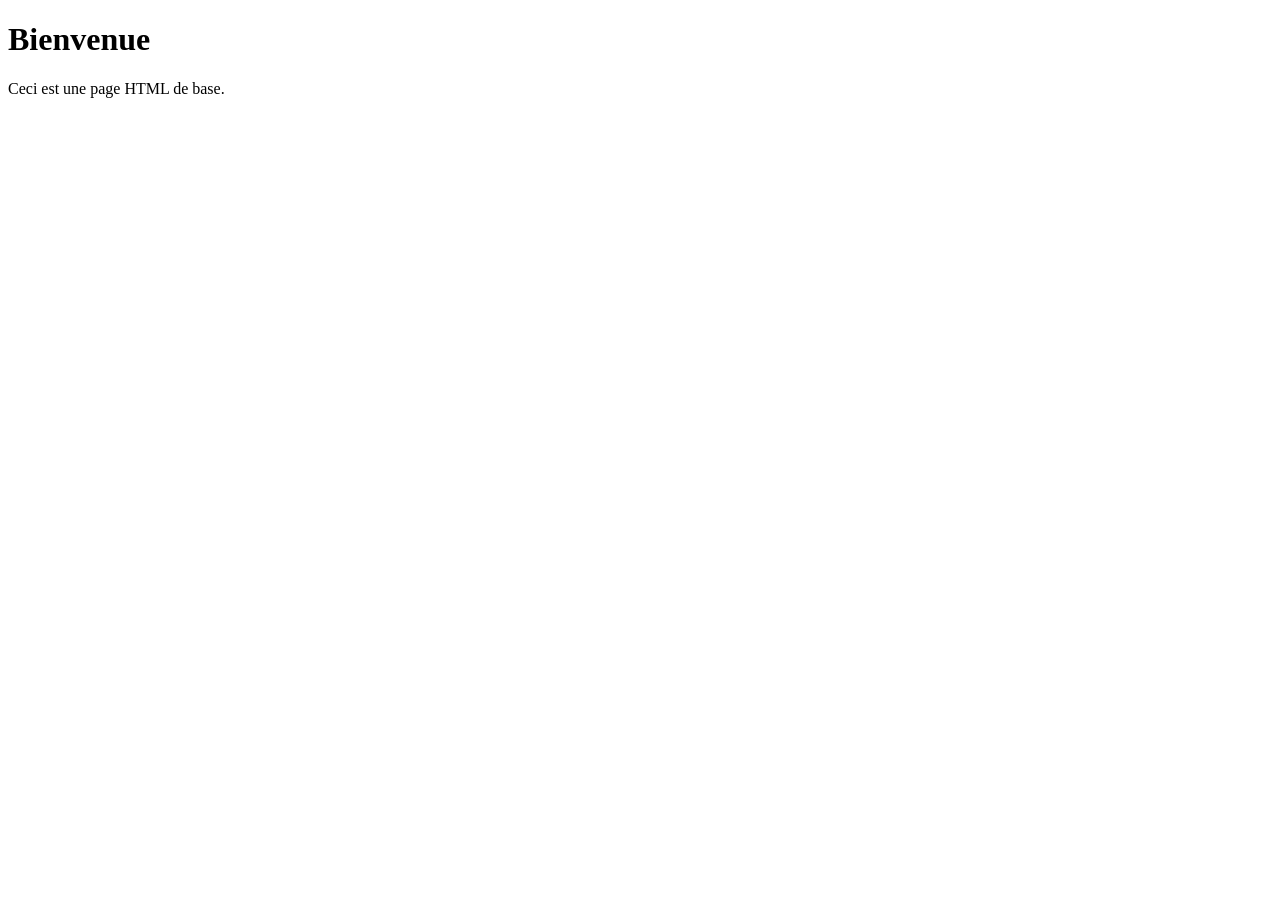
==== index.html @ 68ed8afd "Premier Commit" ====
<!DOCTYPE html>
<html lang="fr">
<head>
    <meta charset="UTF-8">
    <meta name="viewport" content="width=device-width, initial-scale=1.0">
    <title>Ma Page Web</title>
</head>
<body>
    <h1>Bienvenue</h1>
    <p>Ceci est une page HTML de base.</p>
</body>
</html>
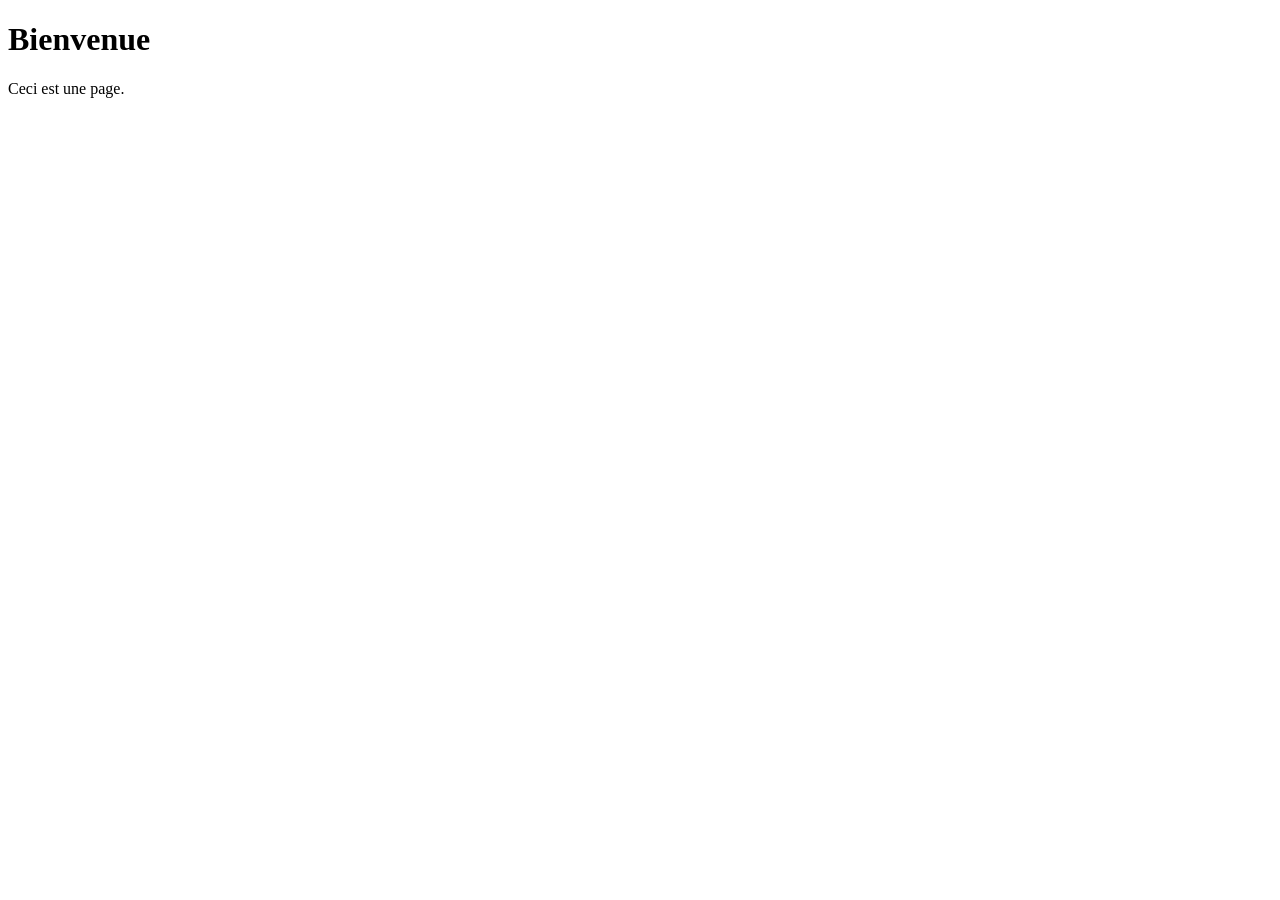
==== commit cb21fbc5: "Modif sur la ligne 10" ====
--- a/index.html
+++ b/index.html
@@ -7,6 +7,6 @@
 </head>
 <body>
     <h1>Bienvenue</h1>
-    <p>Ceci est une page HTML de base.</p>
+    <p>Ceci est une page.</p>
 </body>
 </html>
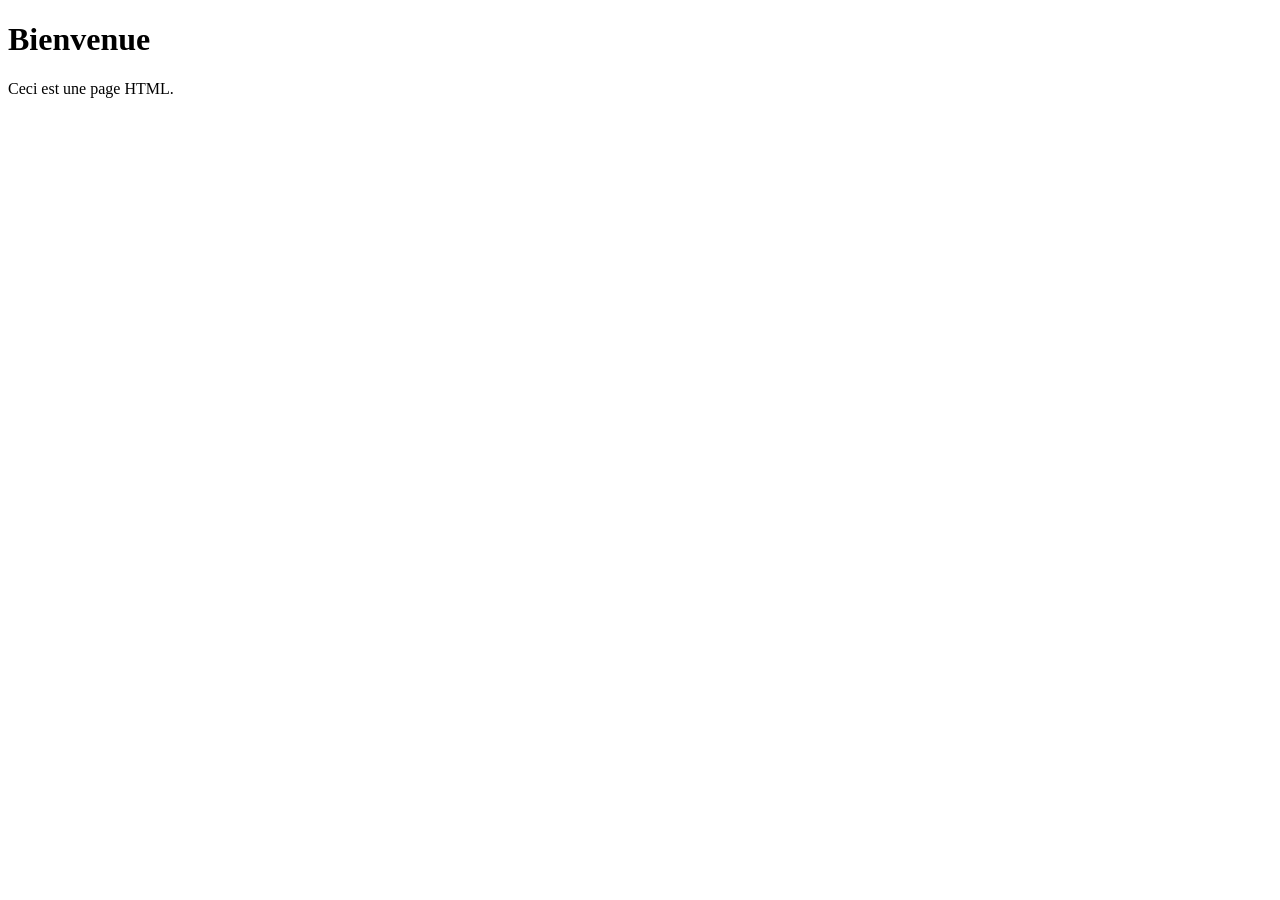
==== commit 4a944deb: "Update paragraph text in index.html" ====
--- a/index.html
+++ b/index.html
@@ -7,6 +7,6 @@
 </head>
 <body>
     <h1>Bienvenue</h1>
-    <p>Ceci est une page.</p>
+    <p>Ceci est une page HTML.</p>
 </body>
-</html>+</html>
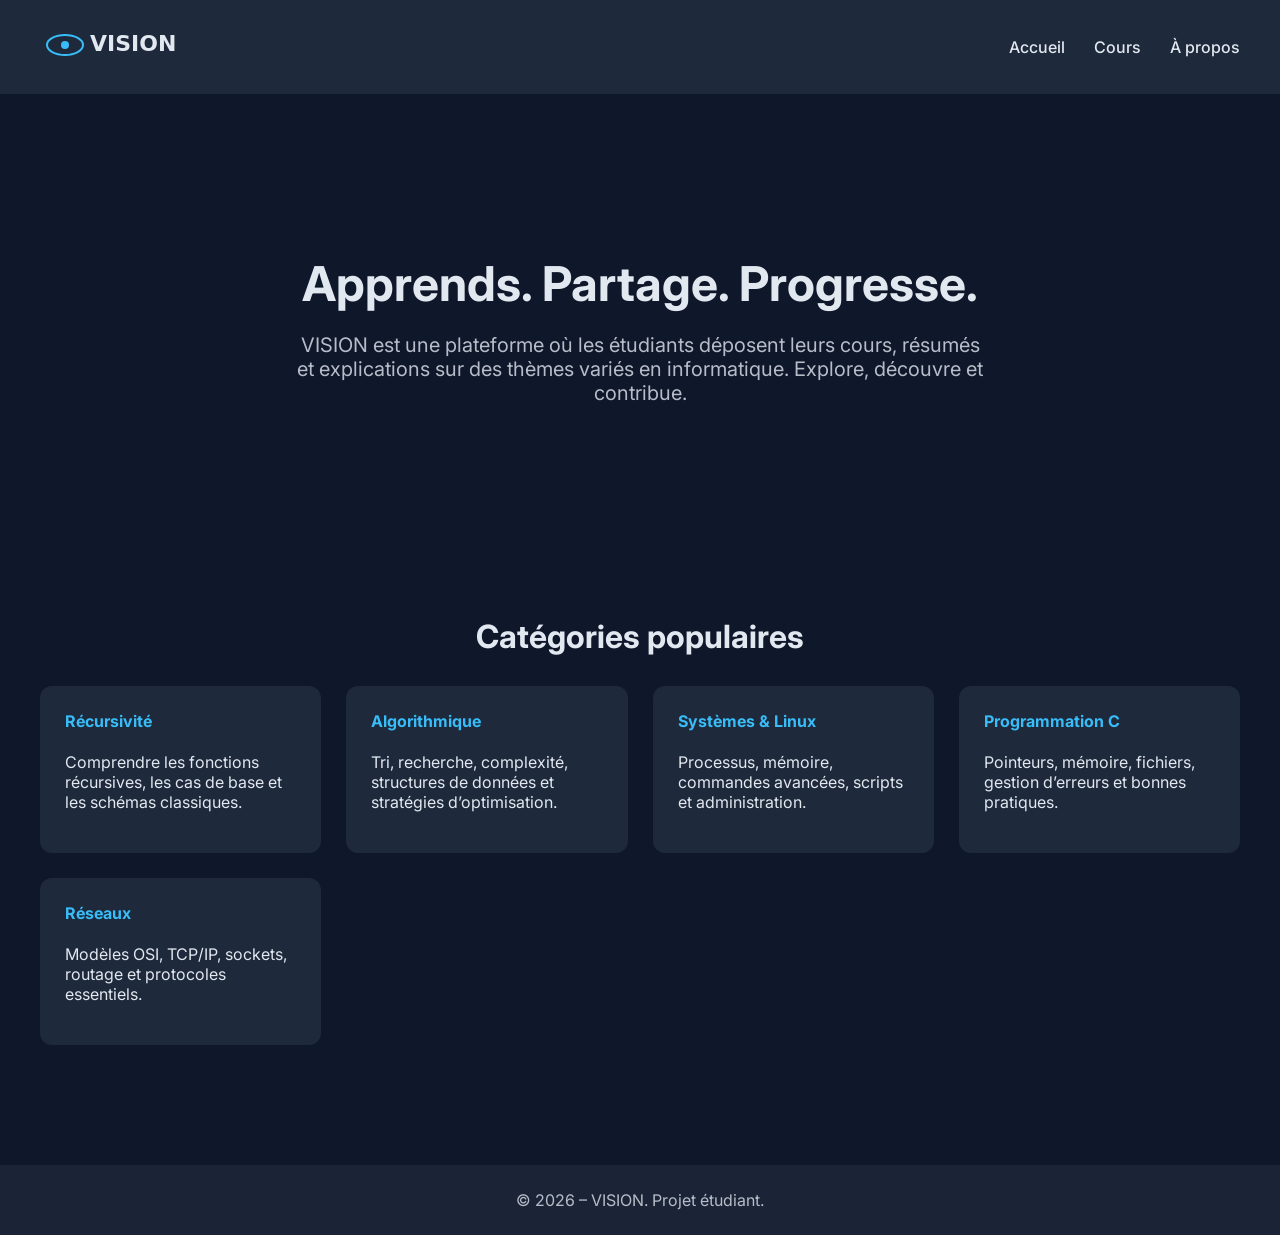
==== commit dee1401d: "Update V1.0" ====
--- a/index.html
+++ b/index.html
@@ -3,10 +3,70 @@
 <head>
     <meta charset="UTF-8">
     <meta name="viewport" content="width=device-width, initial-scale=1.0">
-    <title>Ma Page Web</title>
+    <title>VISION – Plateforme de cours étudiants</title>
+
+    <!-- Google Fonts -->
+    <link href="https://fonts.googleapis.com/css2?family=Inter:wght@300;400;600;700&display=swap" rel="stylesheet">
+
+    <!-- Fichier CSS externe -->
+    <link rel="stylesheet" href="css/style.css">
 </head>
+
 <body>
-    <h1>Bienvenue</h1>
-    <p>Ceci est une page HTML.</p>
+
+    <header>
+        <div class="logo">
+            <img src="img/logo-vision.svg" alt="Logo VISION">
+        </div>
+        <nav>
+            <a href="index.html">Accueil</a>
+            <a href="cours.html">Cours</a>
+            <a href="about.html">À propos</a>
+        </nav>
+    </header>
+
+    <section class="hero">
+        <h2>Apprends. Partage. Progresse.</h2>
+        <p>
+            VISION est une plateforme où les étudiants déposent leurs cours, résumés et explications
+            sur des thèmes variés en informatique. Explore, découvre et contribue.
+        </p>
+    </section>
+
+    <section class="categories">
+        <h3>Catégories populaires</h3>
+
+        <div class="grid">
+            <div class="card">
+                <h4>Récursivité</h4>
+                <p>Comprendre les fonctions récursives, les cas de base et les schémas classiques.</p>
+            </div>
+
+            <div class="card">
+                <h4>Algorithmique</h4>
+                <p>Tri, recherche, complexité, structures de données et stratégies d’optimisation.</p>
+            </div>
+
+            <div class="card">
+                <h4>Systèmes & Linux</h4>
+                <p>Processus, mémoire, commandes avancées, scripts et administration.</p>
+            </div>
+
+            <div class="card">
+                <h4>Programmation C</h4>
+                <p>Pointeurs, mémoire, fichiers, gestion d’erreurs et bonnes pratiques.</p>
+            </div>
+
+            <div class="card">
+                <h4>Réseaux</h4>
+                <p>Modèles OSI, TCP/IP, sockets, routage et protocoles essentiels.</p>
+            </div>
+        </div>
+    </section>
+
+    <footer>
+        © 2026 – VISION. Projet étudiant.
+    </footer>
+
 </body>
 </html>
--- a/css/style.css
+++ b/css/style.css
@@ -0,0 +1,98 @@
+body {
+    margin: 0;
+    font-family: 'Inter', sans-serif;
+    background-color: #0f172a;
+    color: #e2e8f0;
+}
+
+/* HEADER */
+header {
+    display: flex;
+    justify-content: space-between;
+    align-items: center;
+    padding: 20px 40px;
+    background-color: #1e293b;
+    position: sticky;
+    top: 0;
+}
+
+header h1 {
+    margin: 0;
+    font-size: 28px;
+    font-weight: 700;
+    color: #38bdf8;
+}
+
+nav a {
+    margin-left: 25px;
+    text-decoration: none;
+    color: #e2e8f0;
+    font-weight: 500;
+}
+
+nav a:hover {
+    color: #38bdf8;
+}
+
+/* HERO */
+.hero {
+    text-align: center;
+    padding: 120px 20px;
+}
+
+.hero h2 {
+    font-size: 48px;
+    margin-bottom: 20px;
+    font-weight: 700;
+}
+
+.hero p {
+    font-size: 20px;
+    max-width: 700px;
+    margin: auto;
+    opacity: 0.8;
+}
+
+/* CATEGORIES */
+.categories {
+    padding: 60px 40px;
+}
+
+.categories h3 {
+    font-size: 32px;
+    margin-bottom: 30px;
+    text-align: center;
+}
+
+.grid {
+    display: grid;
+    grid-template-columns: repeat(auto-fit, minmax(250px, 1fr));
+    gap: 25px;
+}
+
+.card {
+    background-color: #1e293b;
+    padding: 25px;
+    border-radius: 12px;
+    transition: 0.2s;
+    cursor: pointer;
+}
+
+.card:hover {
+    transform: translateY(-5px);
+    background-color: #334155;
+}
+
+.card h4 {
+    margin-top: 0;
+    color: #38bdf8;
+}
+
+/* FOOTER */
+footer {
+    text-align: center;
+    padding: 25px;
+    margin-top: 60px;
+    background-color: #1e293b;
+    opacity: 0.8;
+}
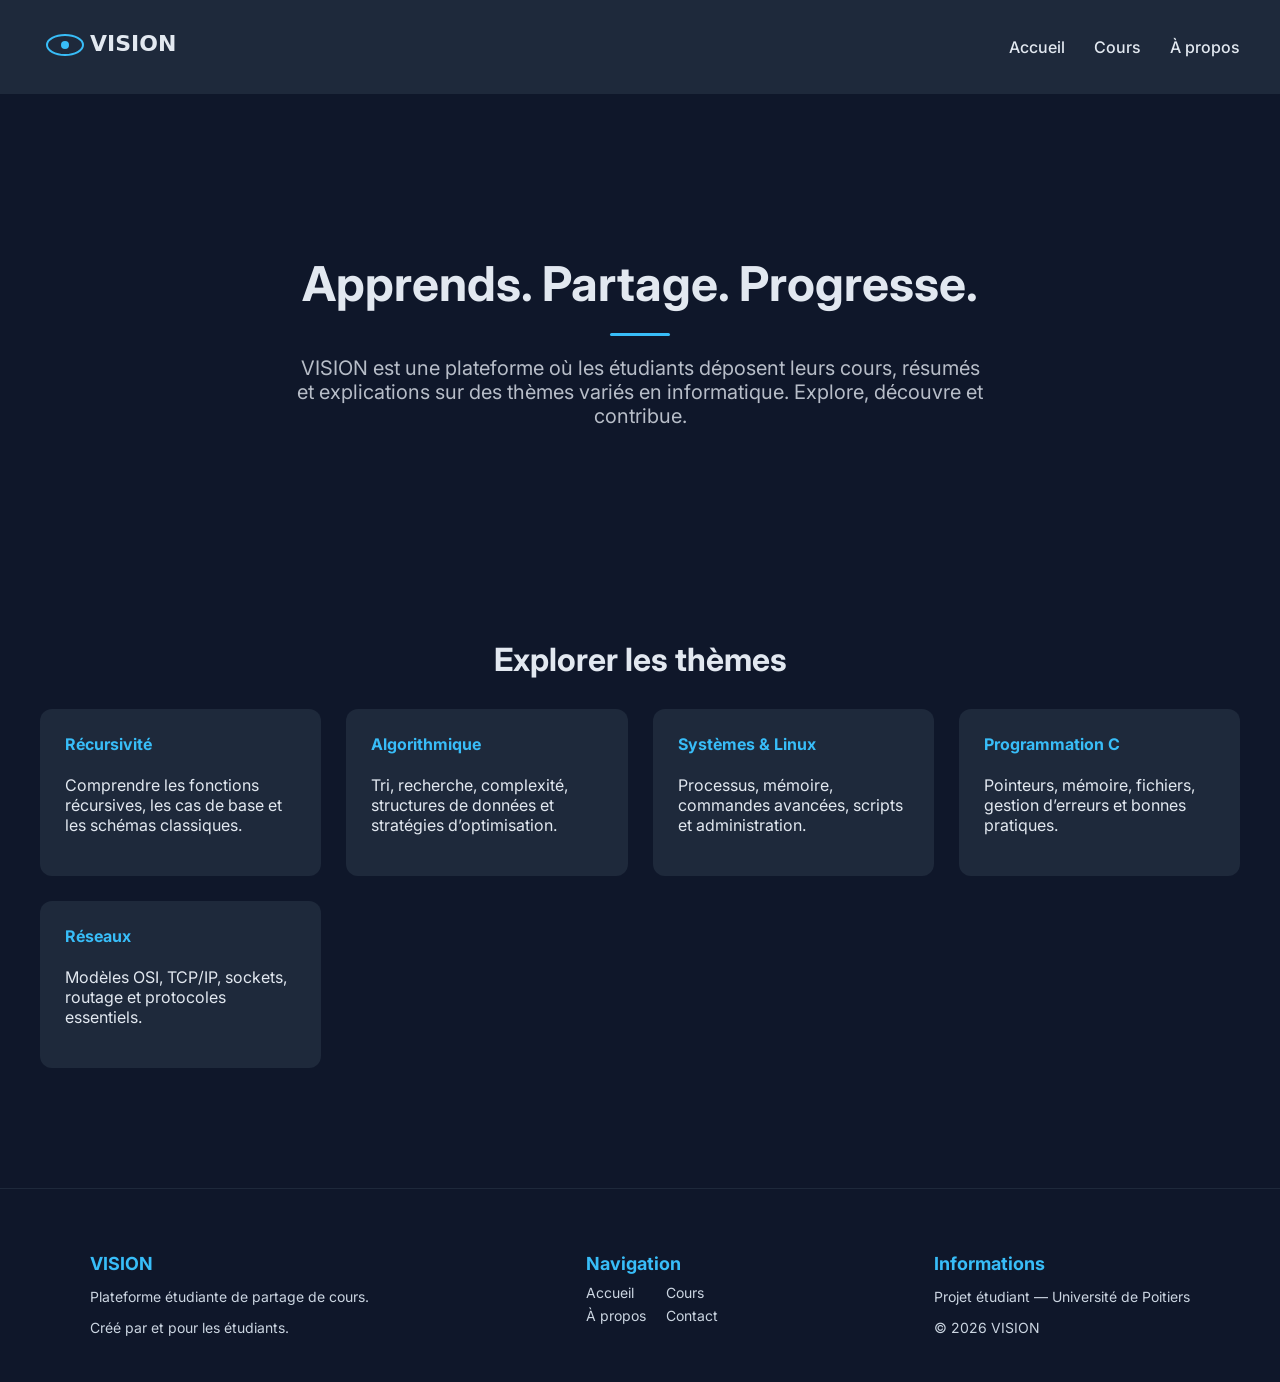
==== commit c4f97ff5: "Update V1.3" ====
--- a/index.html
+++ b/index.html
@@ -3,6 +3,7 @@
 <head>
     <meta charset="UTF-8">
     <meta name="viewport" content="width=device-width, initial-scale=1.0">
+    <link rel="icon" type="image/x-icon" href="img/favicon.ico">
     <title>VISION – Plateforme de cours étudiants</title>
 
     <!-- Google Fonts -->
@@ -27,14 +28,15 @@
 
     <section class="hero">
         <h2>Apprends. Partage. Progresse.</h2>
+        <div class="separator"></div>
         <p>
             VISION est une plateforme où les étudiants déposent leurs cours, résumés et explications
             sur des thèmes variés en informatique. Explore, découvre et contribue.
         </p>
     </section>
 
-    <section class="categories">
-        <h3>Catégories populaires</h3>
+    <section class="themes">
+        <h3>Explorer les thèmes</h3>
 
         <div class="grid">
             <div class="card">
@@ -65,7 +67,30 @@
     </section>
 
     <footer>
-        © 2026 – VISION. Projet étudiant.
+        <div class="footer-content">
+            <div class="footer-section">
+                <h4>VISION</h4>
+                <p>Plateforme étudiante de partage de cours.</p>
+                <p>Créé par et pour les étudiants.</p>
+            </div>
+
+            <div class="footer-section">
+                <h4>Navigation</h4>
+                <div class="footer-nav-grid">
+                    <a href="index.html">Accueil</a>
+                    <a href="cours.html">Cours</a>
+                    <a href="about.html">À propos</a>
+                    <a href="contact.html">Contact</a>
+                </div>
+            </div>
+
+
+            <div class="footer-section">
+                <h4>Informations</h4>
+                <p>Projet étudiant — Université de Poitiers</p>
+                <p>© 2026 VISION</p>
+            </div>
+        </div>
     </footer>
 
 </body>
--- a/css/style.css
+++ b/css/style.css
@@ -5,7 +5,7 @@
     color: #e2e8f0;
 }
 
-/* HEADER */
+/* PARTIE HEADER */
 header {
     display: flex;
     justify-content: space-between;
@@ -34,7 +34,7 @@
     color: #38bdf8;
 }
 
-/* HERO */
+/* PARTIE HERO */
 .hero {
     text-align: center;
     padding: 120px 20px;
@@ -53,12 +53,12 @@
     opacity: 0.8;
 }
 
-/* CATEGORIES */
-.categories {
+/* PARTIE THEMES */
+.themes {
     padding: 60px 40px;
 }
 
-.categories h3 {
+.themes h3 {
     font-size: 32px;
     margin-bottom: 30px;
     text-align: center;
@@ -88,11 +88,148 @@
     color: #38bdf8;
 }
 
-/* FOOTER */
+/* PARTIE FOOTER */
 footer {
-    text-align: center;
-    padding: 25px;
+    background: #0f172a;
+    padding: 40px 20px;
     margin-top: 60px;
-    background-color: #1e293b;
-    opacity: 0.8;
+    border-top: 1px solid #1e293b;
+}
+
+.footer-content {
+    max-width: 1100px;
+    margin: auto;
+    display: flex;
+    justify-content: space-between;
+    flex-wrap: wrap;
+    gap: 40px;
+}
+
+.footer-section h4 {
+    margin-bottom: 10px;
+    font-size: 18px;
+    color: #38bdf8;
+}
+
+.footer-section p,
+.footer-section a {
+    color: #cbd5e1;
+    font-size: 14px;
+    text-decoration: none;
+    display: block;
+    margin-bottom: 6px;
+}
+
+.footer-section a:hover {
+    color: #38bdf8;
+}
+.footer-nav-grid {
+    display: grid;
+    grid-template-columns: repeat(2, auto);
+    gap: 6px 20px; /* espace vertical et horizontal */
+}
+
+.footer-nav-grid a {
+    margin: 0; /* on enlève le margin-bottom des liens */
+}
+
+/* PARTIE CONTACT */
+
+.contact-form {
+    display: flex;
+    flex-direction: column;
+    gap: 18px;
+}
+
+.contact-form label {
+    font-size: 14px;
+    color: #94a3b8;
+}
+
+.contact-form input,
+.contact-form textarea {
+    background: #0f172a;
+    border: 1px solid #1e293b;
+    padding: 12px 14px;
+    border-radius: 8px;
+    color: #e2e8f0;
+    font-size: 15px;
+    transition: 0.2s;
+}
+
+.contact-form input:focus,
+.contact-form textarea:focus {
+    border-color: #38bdf8;
+    box-shadow: 0 0 0 2px rgba(56, 189, 248, 0.3);
+    outline: none;
+}
+
+.contact-form button {
+    background: #38bdf8;
+    color: #0f172a;
+    padding: 12px;
+    border: none;
+    border-radius: 8px;
+    font-weight: 600;
+    cursor: pointer;
+    transition: 0.2s;
+    font-size: 15px;
+}
+
+.contact-form button:hover {
+    background: #0ea5e9;
+}
+
+/* Partie Barre de recherche */
+.search-container {
+    max-width: 600px;
+    margin: 20px auto 40px auto;
+}
+
+#search-input {
+    width: 100%;
+    padding: 14px 18px;
+    background: #0f172a;
+    border: 1px solid #1e293b;
+    border-radius: 10px;
+    color: #e2e8f0;
+    font-size: 16px;
+    transition: 0.2s;
+}
+
+#search-input:focus {
+    border-color: #38bdf8;
+    box-shadow: 0 0 0 2px rgba(56, 189, 248, 0.3);
+    outline: none;
+}
+
+/* Partie about */
+.about-section {
+    max-width: 900px;
+    margin: 40px auto;
+    padding: 0 20px;
+}
+
+.about-section h3 {
+    font-size: 24px;
+    margin-bottom: 10px;
+    color: #38bdf8;
+}
+
+.about-section p, 
+.about-section ul {
+    color: #cbd5e1;
+    line-height: 1.7;
+}
+
+.about-section ul {
+    margin-left: 20px;
+}
+/* PARTIE Separateur */
+.separator {
+    width: 60px;
+    height: 3px;
+    background: #38bdf8;
+    margin: 10px auto 20px auto;
+    border-radius: 3px;
 }
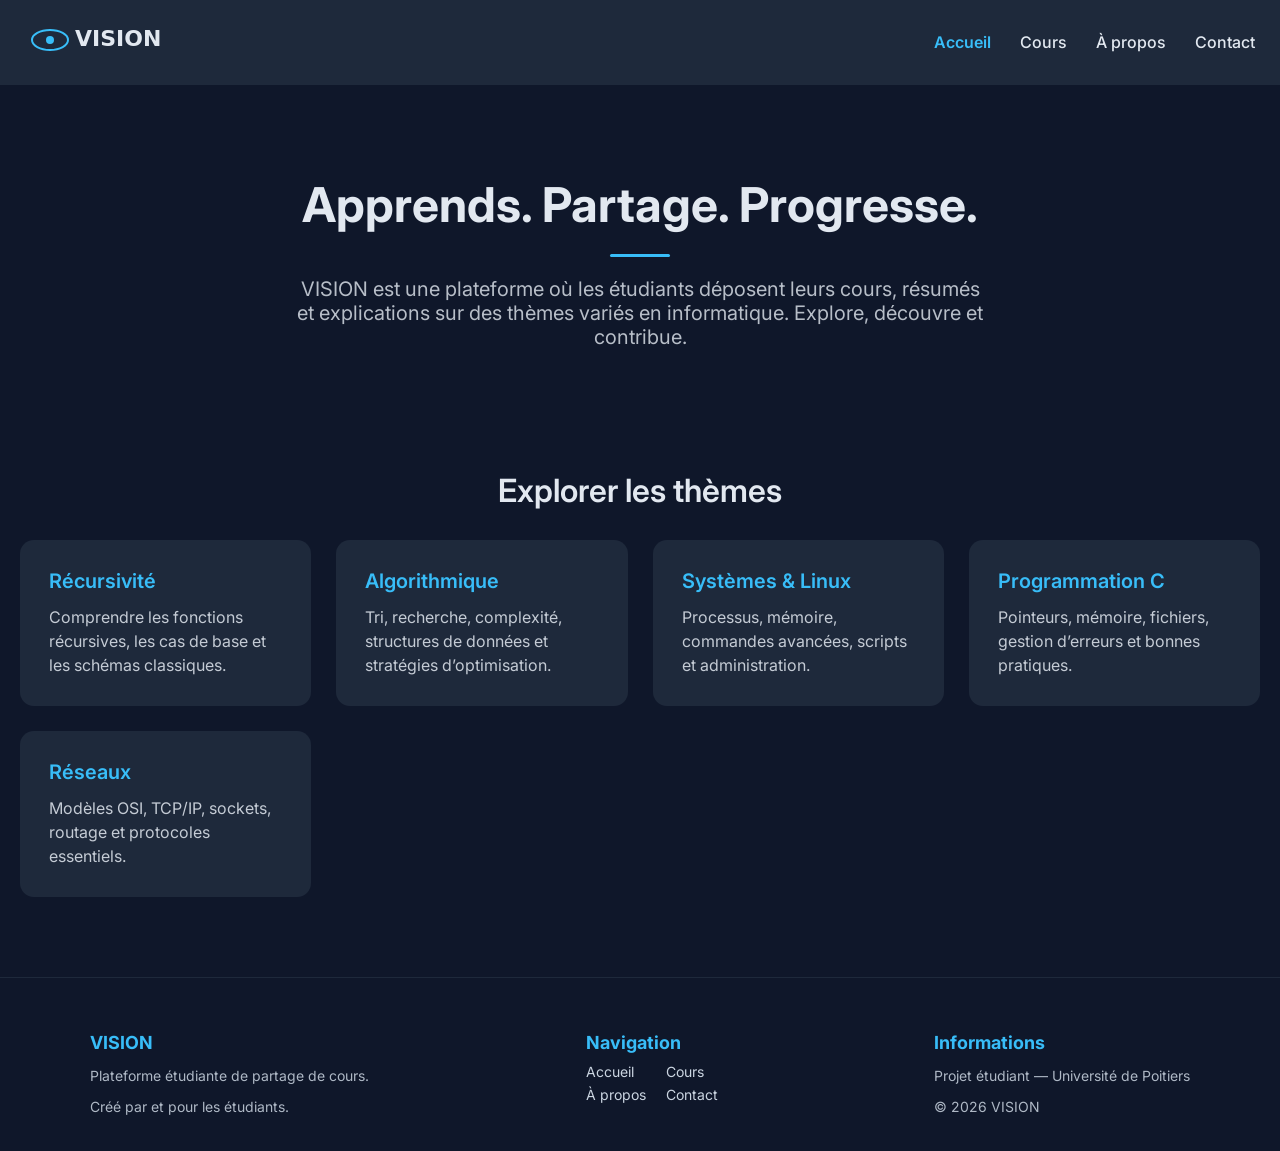
==== commit 035550fb: "Update V1.4" ====
--- a/index.html
+++ b/index.html
@@ -20,9 +20,10 @@
             <img src="img/logo-vision.svg" alt="Logo VISION">
         </div>
         <nav>
-            <a href="index.html">Accueil</a>
+            <a href="index.html" class="active">Accueil</a>
             <a href="cours.html">Cours</a>
             <a href="about.html">À propos</a>
+            <a href="contact.html">Contact</a>
         </nav>
     </header>
 
--- a/css/style.css
+++ b/css/style.css
@@ -1,3 +1,7 @@
+/* ===========================
+   BASE
+=========================== */
+
 body {
     margin: 0;
     font-family: 'Inter', sans-serif;
@@ -5,15 +9,39 @@
     color: #e2e8f0;
 }
 
-/* PARTIE HEADER */
+h2 {
+    font-size: 36px;
+    font-weight: 700;
+}
+
+h3 {
+    font-size: 24px;
+    font-weight: 600;
+}
+
+p {
+    font-size: 16px;
+    opacity: 0.85;
+}
+
+section {
+    padding: 40px 20px;
+}
+
+/* ===========================
+   HEADER
+=========================== */
+
 header {
     display: flex;
     justify-content: space-between;
     align-items: center;
-    padding: 20px 40px;
+    padding: 15px 25px;
+    border-bottom: 1px solid #1e293b;
     background-color: #1e293b;
     position: sticky;
     top: 0;
+    z-index: 10;
 }
 
 header h1 {
@@ -30,14 +58,22 @@
     font-weight: 500;
 }
 
+nav a.active {
+    color: #38bdf8;
+    font-weight: 600;
+}
+
 nav a:hover {
     color: #38bdf8;
 }
 
-/* PARTIE HERO */
+/* ===========================
+   HERO
+=========================== */
+
 .hero {
     text-align: center;
-    padding: 120px 20px;
+    padding: 50px 20px;
 }
 
 .hero h2 {
@@ -53,9 +89,12 @@
     opacity: 0.8;
 }
 
-/* PARTIE THEMES */
+/* ===========================
+   THEMES / GRID
+=========================== */
+
 .themes {
-    padding: 60px 40px;
+    padding: 40px 20px;
 }
 
 .themes h3 {
@@ -70,29 +109,56 @@
     gap: 25px;
 }
 
+/* ===========================
+   CARDS
+=========================== */
+
 .card {
     background-color: #1e293b;
-    padding: 25px;
-    border-radius: 12px;
-    transition: 0.2s;
+    padding: 28px;
+    border-radius: 14px;
+    transition: 0.25s ease;
     cursor: pointer;
+    border: 1px solid transparent;
+    display: flex;
+    flex-direction: column;
+    gap: 12px;
 }
 
 .card:hover {
-    transform: translateY(-5px);
+    transform: translateY(-4px);
     background-color: #334155;
+    border-color: #38bdf8;
+    box-shadow: 0 6px 24px rgba(0,0,0,0.35);
 }
 
 .card h4 {
-    margin-top: 0;
-    color: #38bdf8;
-}
-
-/* PARTIE FOOTER */
+    margin: 0;
+    font-size: 20px;
+    color: #38bdf8;
+    font-weight: 600;
+}
+
+.card p {
+    margin: 0;
+    opacity: 0.85;
+    line-height: 1.5;
+}
+
+.card-author {
+    margin-top: auto;
+    font-size: 14px;
+    opacity: 0.6;
+}
+
+/* ===========================
+   FOOTER
+=========================== */
+
 footer {
     background: #0f172a;
-    padding: 40px 20px;
-    margin-top: 60px;
+    padding: 30px 20px;
+    margin-top: 40px;
     border-top: 1px solid #1e293b;
 }
 
@@ -123,17 +189,20 @@
 .footer-section a:hover {
     color: #38bdf8;
 }
+
 .footer-nav-grid {
     display: grid;
     grid-template-columns: repeat(2, auto);
-    gap: 6px 20px; /* espace vertical et horizontal */
+    gap: 6px 20px;
 }
 
 .footer-nav-grid a {
-    margin: 0; /* on enlève le margin-bottom des liens */
-}
-
-/* PARTIE CONTACT */
+    margin: 0;
+}
+
+/* ===========================
+   CONTACT FORM
+=========================== */
 
 .contact-form {
     display: flex;
@@ -180,7 +249,10 @@
     background: #0ea5e9;
 }
 
-/* Partie Barre de recherche */
+/* ===========================
+   SEARCH BAR
+=========================== */
+
 .search-container {
     max-width: 600px;
     margin: 20px auto 40px auto;
@@ -203,10 +275,13 @@
     outline: none;
 }
 
-/* Partie about */
+/* ===========================
+   ABOUT PAGE
+=========================== */
+
 .about-section {
     max-width: 900px;
-    margin: 40px auto;
+    margin: 30px auto;
     padding: 0 20px;
 }
 
@@ -216,7 +291,17 @@
     color: #38bdf8;
 }
 
-.about-section p, 
+.about-section h3::after {
+    content: "";
+    display: block;
+    width: 50px;
+    height: 3px;
+    background: #38bdf8;
+    margin-top: 6px;
+    border-radius: 3px;
+}
+
+.about-section p,
 .about-section ul {
     color: #cbd5e1;
     line-height: 1.7;
@@ -225,7 +310,11 @@
 .about-section ul {
     margin-left: 20px;
 }
-/* PARTIE Separateur */
+
+/* ===========================
+   SEPARATOR
+=========================== */
+
 .separator {
     width: 60px;
     height: 3px;
